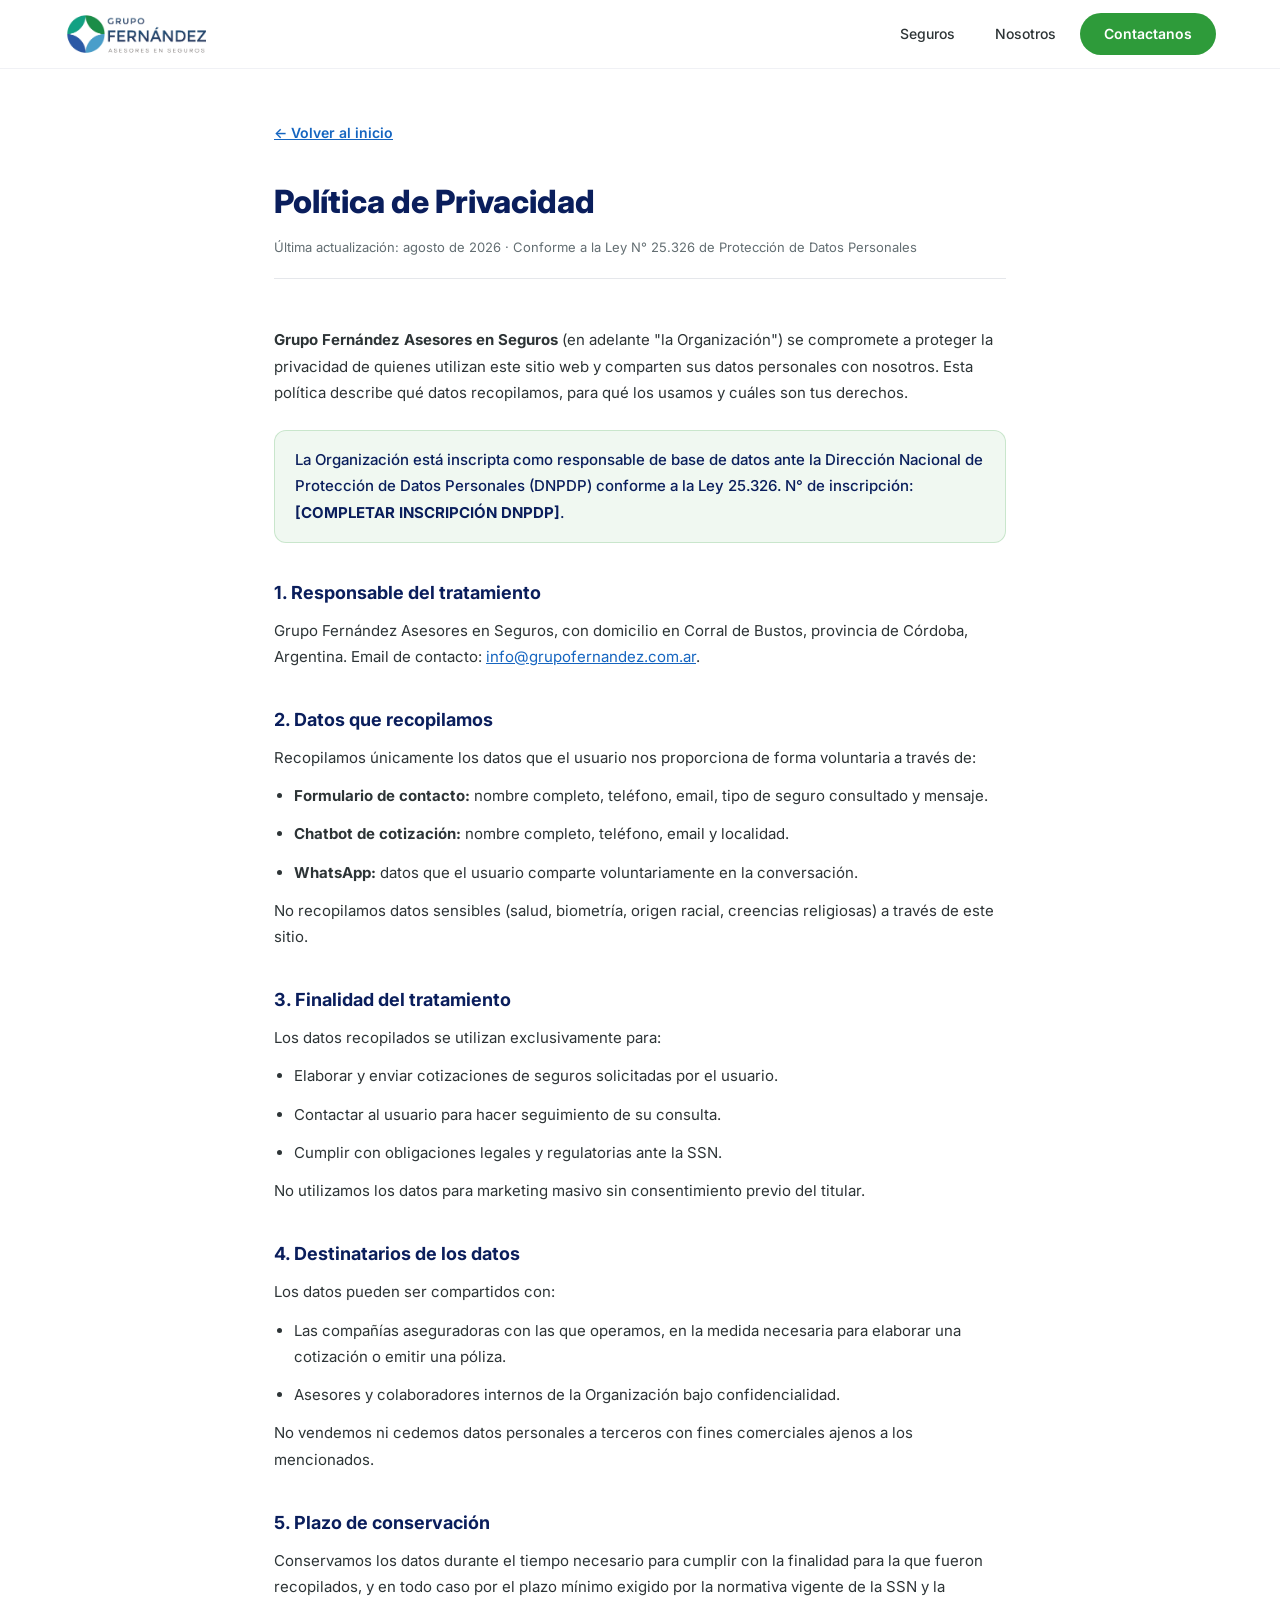
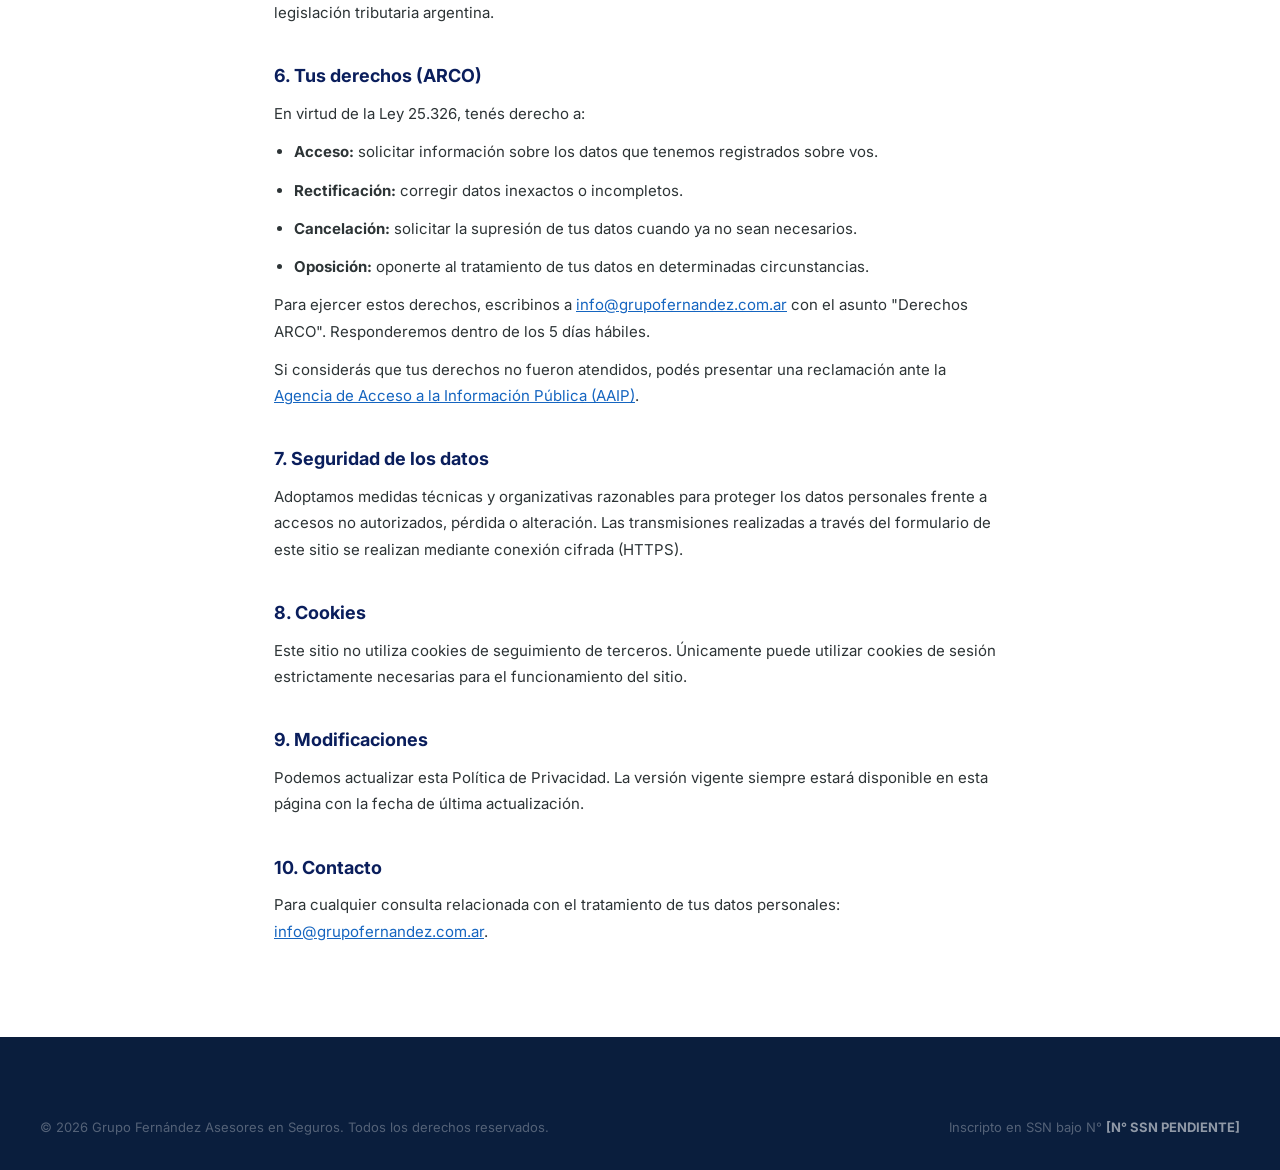
==== privacidad.html @ fba25970 "feat: chatbot cotización, formulario funcional, SEO, accesibilidad y legales - Chatbot paso a paso e" ====
<!DOCTYPE html>
<html lang="es">
<head>
<meta charset="UTF-8">
<meta name="viewport" content="width=device-width, initial-scale=1.0">
<title>Política de Privacidad | Grupo Fernández Asesores en Seguros</title>
<meta name="description" content="Política de privacidad y tratamiento de datos personales de Grupo Fernández Asesores en Seguros, conforme a la Ley 25.326.">
<meta name="robots" content="noindex, follow">
<link rel="preconnect" href="https://fonts.googleapis.com">
<link href="https://fonts.googleapis.com/css2?family=Inter:wght@300;400;500;600;700;800;900&display=swap" rel="stylesheet">
<link rel="stylesheet" href="style.css">
<style>
  .legal-page{max-width:780px;margin:0 auto;padding:120px 24px 80px}
  .legal-page h1{font-size:32px;font-weight:800;color:var(--navy);margin-bottom:8px}
  .legal-page .legal-meta{font-size:13px;color:var(--text-light);margin-bottom:48px;padding-bottom:20px;border-bottom:1px solid #e5e7eb}
  .legal-page h2{font-size:18px;font-weight:700;color:var(--navy);margin:36px 0 10px}
  .legal-page p,.legal-page li{font-size:15px;color:var(--text);line-height:1.75;margin-bottom:12px}
  .legal-page ul{padding-left:20px;margin-bottom:12px}
  .legal-page a{color:var(--blue);text-decoration:underline}
  .legal-back{display:inline-flex;align-items:center;gap:6px;font-size:14px;font-weight:600;color:var(--green);margin-bottom:32px}
  .legal-back:hover{color:var(--navy)}
  .highlight-box{background:rgba(46,155,58,0.07);border:1px solid rgba(46,155,58,0.2);border-radius:12px;padding:16px 20px;margin:24px 0}
  .highlight-box p{margin-bottom:0;font-weight:500;color:var(--navy)}
</style>
</head>
<body>

<nav class="nav" id="nav">
  <div class="nav-inner">
    <a href="index.html" class="nav-logo">
      <img src="src/logo.png" alt="Grupo Fernández">
    </a>
    <div class="nav-links">
      <a href="index.html#seguros">Seguros</a>
      <a href="index.html#nosotros">Nosotros</a>
      <a href="index.html#contacto" class="nav-cta">Contactanos</a>
    </div>
  </div>
</nav>

<div class="legal-page">
  <a href="index.html" class="legal-back">← Volver al inicio</a>
  <h1>Política de Privacidad</h1>
  <p class="legal-meta">Última actualización: agosto de 2026 · Conforme a la Ley N° 25.326 de Protección de Datos Personales</p>

  <p><strong>Grupo Fernández Asesores en Seguros</strong> (en adelante "la Organización") se compromete a proteger la privacidad de quienes utilizan este sitio web y comparten sus datos personales con nosotros. Esta política describe qué datos recopilamos, para qué los usamos y cuáles son tus derechos.</p>

  <div class="highlight-box">
    <p>La Organización está inscripta como responsable de base de datos ante la Dirección Nacional de Protección de Datos Personales (DNPDP) conforme a la Ley 25.326. N° de inscripción: <strong>[COMPLETAR INSCRIPCIÓN DNPDP]</strong>.</p>
  </div>

  <h2>1. Responsable del tratamiento</h2>
  <p>Grupo Fernández Asesores en Seguros, con domicilio en Corral de Bustos, provincia de Córdoba, Argentina. Email de contacto: <a href="mailto:info@grupofernandez.com.ar">info@grupofernandez.com.ar</a>.</p>

  <h2>2. Datos que recopilamos</h2>
  <p>Recopilamos únicamente los datos que el usuario nos proporciona de forma voluntaria a través de:</p>
  <ul>
    <li><strong>Formulario de contacto:</strong> nombre completo, teléfono, email, tipo de seguro consultado y mensaje.</li>
    <li><strong>Chatbot de cotización:</strong> nombre completo, teléfono, email y localidad.</li>
    <li><strong>WhatsApp:</strong> datos que el usuario comparte voluntariamente en la conversación.</li>
  </ul>
  <p>No recopilamos datos sensibles (salud, biometría, origen racial, creencias religiosas) a través de este sitio.</p>

  <h2>3. Finalidad del tratamiento</h2>
  <p>Los datos recopilados se utilizan exclusivamente para:</p>
  <ul>
    <li>Elaborar y enviar cotizaciones de seguros solicitadas por el usuario.</li>
    <li>Contactar al usuario para hacer seguimiento de su consulta.</li>
    <li>Cumplir con obligaciones legales y regulatorias ante la SSN.</li>
  </ul>
  <p>No utilizamos los datos para marketing masivo sin consentimiento previo del titular.</p>

  <h2>4. Destinatarios de los datos</h2>
  <p>Los datos pueden ser compartidos con:</p>
  <ul>
    <li>Las compañías aseguradoras con las que operamos, en la medida necesaria para elaborar una cotización o emitir una póliza.</li>
    <li>Asesores y colaboradores internos de la Organización bajo confidencialidad.</li>
  </ul>
  <p>No vendemos ni cedemos datos personales a terceros con fines comerciales ajenos a los mencionados.</p>

  <h2>5. Plazo de conservación</h2>
  <p>Conservamos los datos durante el tiempo necesario para cumplir con la finalidad para la que fueron recopilados, y en todo caso por el plazo mínimo exigido por la normativa vigente de la SSN y la legislación tributaria argentina.</p>

  <h2>6. Tus derechos (ARCO)</h2>
  <p>En virtud de la Ley 25.326, tenés derecho a:</p>
  <ul>
    <li><strong>Acceso:</strong> solicitar información sobre los datos que tenemos registrados sobre vos.</li>
    <li><strong>Rectificación:</strong> corregir datos inexactos o incompletos.</li>
    <li><strong>Cancelación:</strong> solicitar la supresión de tus datos cuando ya no sean necesarios.</li>
    <li><strong>Oposición:</strong> oponerte al tratamiento de tus datos en determinadas circunstancias.</li>
  </ul>
  <p>Para ejercer estos derechos, escribinos a <a href="mailto:info@grupofernandez.com.ar">info@grupofernandez.com.ar</a> con el asunto "Derechos ARCO". Responderemos dentro de los 5 días hábiles.</p>
  <p>Si considerás que tus derechos no fueron atendidos, podés presentar una reclamación ante la <a href="https://www.argentina.gob.ar/aaip/datospersonales" target="_blank" rel="noopener noreferrer">Agencia de Acceso a la Información Pública (AAIP)</a>.</p>

  <h2>7. Seguridad de los datos</h2>
  <p>Adoptamos medidas técnicas y organizativas razonables para proteger los datos personales frente a accesos no autorizados, pérdida o alteración. Las transmisiones realizadas a través del formulario de este sitio se realizan mediante conexión cifrada (HTTPS).</p>

  <h2>8. Cookies</h2>
  <p>Este sitio no utiliza cookies de seguimiento de terceros. Únicamente puede utilizar cookies de sesión estrictamente necesarias para el funcionamiento del sitio.</p>

  <h2>9. Modificaciones</h2>
  <p>Podemos actualizar esta Política de Privacidad. La versión vigente siempre estará disponible en esta página con la fecha de última actualización.</p>

  <h2>10. Contacto</h2>
  <p>Para cualquier consulta relacionada con el tratamiento de tus datos personales: <a href="mailto:info@grupofernandez.com.ar">info@grupofernandez.com.ar</a>.</p>
</div>

<footer class="footer">
  <div class="footer-inner">
    <div class="footer-bottom" style="border-top:none;padding-top:0">
      <span>© 2026 Grupo Fernández Asesores en Seguros. Todos los derechos reservados.</span>
      <span>Inscripto en SSN bajo N° <strong style="color:rgba(255,255,255,0.55)">[N° SSN PENDIENTE]</strong></span>
    </div>
  </div>
</footer>

<script>
window.addEventListener('scroll',()=>{
  document.getElementById('nav').classList.toggle('scrolled',window.scrollY>50);
});
</script>
</body>
</html>
---- style.css ----
/* === RESET & BASE === */
*,*::before,*::after{box-sizing:border-box;margin:0;padding:0}
html{scroll-behavior:smooth;font-size:16px}
body{font-family:'Inter',sans-serif;color:#1a1a2e;line-height:1.6;overflow-x:hidden}
img{max-width:100%;height:auto}
a{text-decoration:none;color:inherit}

/* === BRAND COLORS === */
:root{
  --navy:#0A1E5C;
  --blue:#1565C0;
  --blue-light:#4A90D9;
  --celeste:#6DB9E8;
  --green:#2E9B3A;
  --green-light:#5BC45F;
  --gold:#D4A843;
  --gray:#6B7280;
  --gray-light:#F3F4F6;
  --white:#FFFFFF;
  --dark:#0A1E3D;
  --text:#2D3436;
  --text-light:#636E72;
  --shadow:0 4px 24px rgba(10,30,92,0.08);
  --shadow-lg:0 12px 48px rgba(10,30,92,0.12);
  --radius:12px;
  --transition:all 0.3s cubic-bezier(0.4,0,0.2,1);
}

/* === NAVIGATION === */
.nav{position:fixed;top:0;left:0;right:0;z-index:1000;background:rgba(255,255,255,0.97);backdrop-filter:blur(12px);border-bottom:1px solid rgba(10,30,92,0.06);transition:var(--transition)}
.nav.scrolled{box-shadow:var(--shadow)}
.nav-inner{max-width:1200px;margin:0 auto;display:flex;align-items:center;justify-content:space-between;padding:12px 24px}
.nav-logo{display:flex;align-items:center;gap:12px}
.nav-logo img{height:44px;width:auto}
.nav-links{display:flex;gap:8px;align-items:center}
.nav-links a{padding:8px 16px;font-size:14px;font-weight:500;color:var(--text);border-radius:8px;transition:var(--transition)}
.nav-links a:hover{color:var(--blue);background:rgba(21,101,192,0.06)}
.nav-cta{background:var(--green)!important;color:var(--white)!important;font-weight:600!important;padding:10px 24px!important;border-radius:24px!important}
.nav-cta:hover{background:var(--navy)!important;transform:translateY(-1px)}
.nav-menu-btn{display:none;background:none;border:none;cursor:pointer;padding:8px}
.nav-menu-btn span{display:block;width:24px;height:2px;background:var(--navy);margin:5px 0;transition:var(--transition)}

/* === HERO === */
.hero{min-height:100vh;display:flex;align-items:center;position:relative;overflow:hidden;background:linear-gradient(135deg,var(--dark) 0%,var(--navy) 40%,#1B3A6C 70%,var(--blue) 90%)}
.hero-bg{position:absolute;inset:0;background-image:url('hero-bg.jpg');background-size:cover;background-position:center;opacity:1;z-index:0}
.hero::after{content:'';position:absolute;inset:0;background:linear-gradient(to bottom,rgba(10,30,61,0.85) 0%,rgba(10,30,92,0.80) 100%);z-index:1}
.hero-inner{max-width:900px;margin:0 auto;padding:140px 24px 100px;text-align:center;position:relative;z-index:2}
.hero-inner h1{font-size:62px;font-weight:800;color:var(--white);line-height:1.1;margin-bottom:24px}
.hero-inner h1 em{font-style:normal;color:var(--green-light)}
.hero-inner > p{font-size:20px;color:rgba(255,255,255,0.75);margin-bottom:56px;line-height:1.7;max-width:580px;margin-left:auto;margin-right:auto}
.hero-stats{display:flex;gap:0;margin-bottom:52px;background:rgba(255,255,255,0.05);border:1px solid rgba(255,255,255,0.1);border-radius:20px;overflow:hidden;backdrop-filter:blur(12px)}
.hero-stat{flex:1;text-align:center;padding:32px 24px;border-right:1px solid rgba(255,255,255,0.08)}
.hero-stat:last-child{border-right:none}
.hero-stat .num{font-size:56px;font-weight:800;color:var(--green-light);line-height:1;letter-spacing:-1px}
.hero-stat .label{font-size:11px;color:rgba(255,255,255,0.5);text-transform:uppercase;letter-spacing:2px;margin-top:8px}
.hero-buttons{display:flex;gap:16px;flex-wrap:wrap;justify-content:center}
.btn{display:inline-flex;align-items:center;gap:8px;padding:14px 32px;border-radius:28px;font-size:15px;font-weight:600;transition:var(--transition);cursor:pointer;border:none}
.btn-primary{background:var(--green);color:var(--white)}
.btn-primary:hover{background:#258030;transform:translateY(-2px);box-shadow:0 8px 24px rgba(46,155,58,0.3)}
.btn-secondary{background:transparent;color:var(--white);border:2px solid rgba(255,255,255,0.3)}
.btn-secondary:hover{border-color:var(--white);background:rgba(255,255,255,0.08)}

/* === SECTIONS === */
section{padding:100px 24px}
.section-inner{max-width:1200px;margin:0 auto}
.section-tag{display:inline-flex;align-items:center;gap:6px;font-size:12px;font-weight:700;text-transform:uppercase;letter-spacing:2px;color:var(--green);margin-bottom:12px;padding:6px 16px;background:rgba(46,155,58,0.08);border-radius:20px}
.section-title{font-size:40px;font-weight:800;color:var(--navy);margin-bottom:16px;line-height:1.2}
.section-subtitle{font-size:18px;color:var(--text-light);max-width:640px;margin-bottom:48px;line-height:1.7}

/* === SEGUROS / SEGMENTOS === */
.seguros{background:linear-gradient(160deg,#eef2ff 0%,#f3f4f6 50%,#eef4ff 100%)}
.seguros .section-inner{text-align:center}
.seguros .section-subtitle{margin-left:auto;margin-right:auto}
.seguros-grid{display:grid;grid-template-columns:repeat(4,1fr);gap:24px}
.seguro-card{background:rgba(255,255,255,0.5);backdrop-filter:blur(18px);-webkit-backdrop-filter:blur(18px);border:1px solid rgba(255,255,255,0.75);border-top:4px solid transparent;border-radius:var(--radius);padding:24px 20px 20px;box-shadow:0 4px 24px rgba(10,30,92,0.10),inset 0 1px 0 rgba(255,255,255,0.9);transition:var(--transition);position:relative;overflow:hidden;text-align:center}
.seguro-card:hover{transform:translateY(-4px);background:rgba(255,255,255,0.68);box-shadow:0 12px 40px rgba(10,30,92,0.14),inset 0 1px 0 rgba(255,255,255,0.95)}
.seguro-card:nth-child(1){border-top-color:var(--navy)}
.seguro-card:nth-child(2){border-top-color:var(--blue)}
.seguro-card:nth-child(3){border-top-color:var(--blue-light)}
.seguro-card:nth-child(4){border-top-color:var(--celeste)}
.seguro-icon{width:56px;height:56px;border-radius:14px;display:flex;align-items:center;justify-content:center;margin:0 auto 12px;box-shadow:0 4px 16px rgba(10,30,92,0.22)}
.seguro-card:nth-child(1) .seguro-icon{background:linear-gradient(135deg,var(--navy),var(--blue))}
.seguro-card:nth-child(2) .seguro-icon{background:linear-gradient(135deg,var(--blue),var(--blue-light))}
.seguro-card:nth-child(3) .seguro-icon{background:linear-gradient(135deg,var(--navy),var(--blue-light))}
.seguro-card:nth-child(4) .seguro-icon{background:linear-gradient(135deg,var(--blue),var(--celeste))}
.seguro-card h3{font-size:17px;font-weight:700;color:var(--navy);margin-bottom:6px}
.seguro-card p{font-size:13px;color:var(--text-light);margin-bottom:12px;line-height:1.55}
.seguro-products{display:flex;flex-wrap:wrap;gap:5px;margin-bottom:14px;justify-content:center}
.seguro-products span{font-size:11px;padding:4px 10px;background:rgba(21,101,192,0.07);border-radius:12px;color:var(--blue);font-weight:500}
.seguro-card::before{content:attr(data-num);position:absolute;top:-4px;right:14px;font-size:88px;font-weight:900;line-height:1;color:rgba(10,30,92,0.05);pointer-events:none;user-select:none;z-index:0}
.seguro-card .btn-link{font-size:12px;font-weight:600;color:var(--green);display:inline-flex;align-items:center;justify-content:center;gap:4px;border:1.5px solid rgba(46,155,58,0.35);border-radius:20px;padding:6px 16px;transition:var(--transition)}
.seguro-card .btn-link:hover{background:var(--green);color:white;border-color:var(--green);gap:6px}

/* === QUIENES SOMOS === */
#nosotros{background:linear-gradient(160deg,#fafbff 0%,#f7f9ff 60%,#fafafa 100%);padding:0 0 100px}
.nosotros-header{text-align:center;padding:80px 24px 0;max-width:680px;margin:0 auto 40px}
.nosotros-text{text-align:center;max-width:680px;margin:0 auto 56px;padding:0 24px}
.nosotros-text .about-text{font-size:16px;color:var(--text);line-height:1.8;margin-bottom:20px}
.about-callout{background:rgba(46,155,58,0.07);border:1px solid rgba(46,155,58,0.18);border-radius:var(--radius);padding:14px 24px;font-size:16px;font-weight:600;color:var(--navy);line-height:1.5;text-align:center}
.nosotros-stats-bar{background:linear-gradient(135deg,var(--dark) 0%,var(--navy) 100%);padding:48px 24px;margin-bottom:56px}
.nosotros-stats{max-width:1200px;margin:0 auto;display:flex;align-items:center}
.nosotros-stat{flex:1;text-align:center;padding:16px;border-right:1px solid rgba(255,255,255,0.08)}
.nosotros-stat:last-child{border-right:none}
.nosotros-stat .num{font-size:52px;font-weight:800;color:var(--green-light);line-height:1;letter-spacing:-1px}
.nosotros-stat .label{font-size:11px;color:rgba(255,255,255,0.5);text-transform:uppercase;letter-spacing:2px;margin-top:8px}
.timeline-bar{display:flex;align-items:flex-start;max-width:600px;margin:40px auto 0;position:relative}
.timeline-bar::before{content:'';position:absolute;top:7px;left:10%;right:10%;height:2px;background:linear-gradient(to right,rgba(255,255,255,0.2),rgba(255,255,255,0.35),rgba(91,196,95,0.5));z-index:0}
.timeline-bar div{flex:1;text-align:center;padding:0 8px;position:relative;z-index:1}
.timeline-bar div::before{content:'';display:block;width:16px;height:16px;border-radius:50%;margin:0 auto 10px}
.timeline-bar div:nth-child(1)::before{background:var(--navy);border:2px solid rgba(255,255,255,0.4)}
.timeline-bar div:nth-child(2)::before{background:var(--blue);border:2px solid var(--blue-light)}
.timeline-bar div:nth-child(3)::before{background:var(--green);border:2px solid var(--green-light)}
.timeline-year{display:block;font-size:14px;font-weight:800;color:var(--white);margin-bottom:2px}
.timeline-label{display:block;font-size:10px;color:rgba(255,255,255,0.5);letter-spacing:0.5px}
.nosotros-img{max-width:960px;margin:0 auto 56px;padding:0 24px}
.nosotros-img img{width:100%;border-radius:var(--radius);box-shadow:var(--shadow-lg);display:block;object-fit:cover;max-height:340px}
.nosotros-values{max-width:1200px;margin:0 auto;display:grid;grid-template-columns:repeat(4,1fr);gap:20px;padding:0 24px}
.nosotros-value-card{background:rgba(255,255,255,0.6);backdrop-filter:blur(12px);-webkit-backdrop-filter:blur(12px);border:1px solid rgba(255,255,255,0.8);border-radius:var(--radius);padding:28px 20px;text-align:center;box-shadow:var(--shadow);transition:var(--transition)}
.nosotros-value-card:hover{transform:translateY(-4px);box-shadow:var(--shadow-lg)}
.about-value-icon{width:52px;height:52px;border-radius:14px;display:flex;align-items:center;justify-content:center;margin:0 auto 14px}
.nosotros-value-card:nth-child(1) .about-value-icon{background:linear-gradient(135deg,var(--navy),var(--blue))}
.nosotros-value-card:nth-child(2) .about-value-icon{background:linear-gradient(135deg,var(--blue),var(--blue-light))}
.nosotros-value-card:nth-child(3) .about-value-icon{background:linear-gradient(135deg,var(--navy),var(--blue-light))}
.nosotros-value-card:nth-child(4) .about-value-icon{background:linear-gradient(135deg,var(--blue),var(--celeste))}
.nosotros-value-card h4{font-size:15px;font-weight:700;color:var(--navy);margin-bottom:4px}
.nosotros-value-card p{font-size:13px;color:var(--text-light)}

/* === AUDITORIA === */
.auditoria{background:linear-gradient(135deg,var(--navy) 0%,#1B3A6C 100%);color:var(--white)}
.auditoria-header{text-align:center}
.auditoria-header .section-subtitle{margin-left:auto;margin-right:auto}
.auditoria .section-tag{color:var(--green-light);background:rgba(91,196,95,0.12)}
.auditoria .section-title{color:var(--white)}
.auditoria .section-subtitle{color:rgba(255,255,255,0.7)}
.auditoria-grid{display:grid;grid-template-columns:1fr 1fr;gap:48px;align-items:start}
.auditoria-steps{display:flex;flex-direction:column;gap:20px}
.audit-step{display:flex;gap:16px;padding:20px;background:rgba(255,255,255,0.06);border-radius:var(--radius);border:1px solid rgba(255,255,255,0.08);transition:var(--transition)}
.audit-step:hover{background:rgba(255,255,255,0.1);border-color:rgba(255,255,255,0.15)}
.audit-step-num{width:44px;height:44px;border-radius:12px;background:var(--green);display:flex;align-items:center;justify-content:center;font-size:18px;font-weight:800;flex-shrink:0}
.audit-step h4{font-size:16px;font-weight:700;margin-bottom:4px}
.audit-step p{font-size:13px;color:rgba(255,255,255,0.6);line-height:1.5}
.auditoria-cta{background:rgba(255,255,255,0.06);backdrop-filter:blur(20px);border:1px solid rgba(255,255,255,0.1);border-radius:20px;padding:40px;text-align:center}
.auditoria-cta .price{font-size:48px;font-weight:800;color:var(--green-light);line-height:1;margin:16px 0 4px}
.auditoria-cta .price-label{font-size:14px;color:rgba(255,255,255,0.5);margin-bottom:24px}
.auditoria-cta .features{list-style:none;text-align:left;margin-bottom:32px}
.auditoria-cta .features li{padding:10px 0;border-bottom:1px solid rgba(255,255,255,0.06);font-size:14px;color:rgba(255,255,255,0.8);display:flex;align-items:center;gap:10px}
.auditoria-cta .features li::before{content:'✓';color:var(--green-light);font-weight:700}

/* === PAS === */
.pas{background:var(--gray-light)}
.pas-header{text-align:center;margin-bottom:48px}
.pas-header .section-subtitle{margin-left:auto;margin-right:auto}
.pas-grid{display:grid;grid-template-columns:1fr 1fr;gap:48px;align-items:center}
.pas-benefits{display:flex;flex-direction:column;gap:16px}
.pas-benefit{display:flex;gap:16px;align-items:start;padding:20px;background:var(--white);border-radius:var(--radius);box-shadow:var(--shadow);transition:var(--transition)}
.pas-benefit:hover{transform:translateX(4px);box-shadow:var(--shadow-lg)}
.pas-benefit-icon{width:48px;height:48px;border-radius:12px;display:flex;align-items:center;justify-content:center;flex-shrink:0}
.pas-benefit:nth-child(1) .pas-benefit-icon{background:linear-gradient(135deg,var(--navy),var(--blue))}
.pas-benefit:nth-child(2) .pas-benefit-icon{background:linear-gradient(135deg,var(--blue),var(--blue-light))}
.pas-benefit:nth-child(3) .pas-benefit-icon{background:linear-gradient(135deg,var(--navy),var(--blue-light))}
.pas-benefit:nth-child(4) .pas-benefit-icon{background:linear-gradient(135deg,var(--blue),var(--celeste))}
.pas-benefit:nth-child(5) .pas-benefit-icon{background:linear-gradient(135deg,var(--navy),var(--blue))}
.pas-benefit h4{font-size:15px;font-weight:700;color:var(--navy);margin-bottom:4px}
.pas-benefit p{font-size:13px;color:var(--text-light);line-height:1.5}
.pas-cta-card{background:linear-gradient(135deg,var(--dark) 0%,var(--navy) 100%);border-radius:20px;box-shadow:var(--shadow-lg);padding:48px;text-align:center}
.pas-cta-card h3{font-size:24px;font-weight:800;color:var(--white);margin-bottom:12px}
.pas-cta-card>p{font-size:15px;color:rgba(255,255,255,0.65);margin-bottom:32px;line-height:1.7}
.pas-cta-note{font-size:12px;color:rgba(255,255,255,0.4);margin-top:16px}

/* === BLOG === */
.blog-grid{display:grid;grid-template-columns:repeat(3,1fr);gap:24px}
.blog-card{background:var(--white);border-radius:var(--radius);overflow:hidden;box-shadow:var(--shadow);transition:var(--transition)}
.blog-card:hover{transform:translateY(-4px);box-shadow:var(--shadow-lg)}
.blog-card-img{height:200px;display:flex;align-items:center;justify-content:center;font-size:48px}
.blog-card:nth-child(1) .blog-card-img{background:linear-gradient(135deg,rgba(21,101,192,0.08),rgba(109,185,232,0.15))}
.blog-card:nth-child(2) .blog-card-img{background:linear-gradient(135deg,rgba(46,155,58,0.08),rgba(91,196,95,0.15))}
.blog-card:nth-child(3) .blog-card-img{background:linear-gradient(135deg,rgba(212,168,67,0.08),rgba(212,168,67,0.15))}
.blog-card-body{padding:24px}
.blog-card-tag{font-size:11px;font-weight:600;text-transform:uppercase;letter-spacing:1px;color:var(--green);margin-bottom:8px}
.blog-card-body h3{font-size:17px;font-weight:700;color:var(--navy);margin-bottom:8px;line-height:1.4}
.blog-card-body p{font-size:13px;color:var(--text-light);line-height:1.6;margin-bottom:16px}
.blog-card-body .read-more{font-size:13px;font-weight:600;color:var(--blue);display:flex;align-items:center;gap:4px}

/* === CONTACTO === */
.contacto{background:linear-gradient(160deg,#ffffff 0%,#eef4ff 60%,#f5f8ff 100%)}
.contacto-header{text-align:center;margin-bottom:56px}
.contacto-header .section-subtitle{margin-left:auto;margin-right:auto}
.contacto-grid{display:grid;grid-template-columns:1fr 1fr;gap:48px}
.contacto-trust{display:flex;gap:8px;flex-wrap:wrap;margin-bottom:32px}
.trust-badge{display:inline-flex;align-items:center;gap:6px;font-size:11px;font-weight:600;color:var(--navy);background:rgba(21,101,192,0.07);border:1px solid rgba(21,101,192,0.15);border-radius:20px;padding:6px 12px}
.contacto-item{display:flex;gap:16px;align-items:start;margin-bottom:24px}
.contacto-item-icon{width:48px;height:48px;border-radius:12px;background:linear-gradient(135deg,var(--navy),var(--blue));display:flex;align-items:center;justify-content:center;flex-shrink:0}
.contacto-item h4{font-size:15px;font-weight:600;color:var(--navy);margin-bottom:2px}
.contacto-item p{font-size:14px;color:var(--text-light);margin-top:0}
.contacto-whatsapp{display:flex;align-items:center;justify-content:center;gap:10px;width:100%;margin-top:8px;padding:14px 24px;background:linear-gradient(135deg,#25D366,#128C7E);color:white;font-weight:700;font-size:15px;border-radius:var(--radius);text-decoration:none;transition:var(--transition);box-shadow:0 4px 16px rgba(37,211,102,0.25)}
.contacto-whatsapp:hover{transform:translateY(-2px);box-shadow:0 8px 24px rgba(37,211,102,0.4)}
.contacto-form{background:var(--white);border-radius:20px;padding:40px;box-shadow:var(--shadow-lg);border-top:4px solid var(--navy)}
.contacto-form h3{font-size:22px;font-weight:700;color:var(--navy);margin-bottom:24px}
.form-row{display:grid;grid-template-columns:1fr 1fr;gap:16px;margin-bottom:16px}
.form-group{margin-bottom:16px}
.form-group label{display:block;font-size:13px;font-weight:600;color:var(--navy);margin-bottom:6px}
.form-group input,.form-group select,.form-group textarea{width:100%;padding:12px 16px;border:2px solid #E5E7EB;border-radius:10px;font-size:14px;font-family:'Inter',sans-serif;transition:var(--transition);background:var(--white)}
.form-group input:focus,.form-group select:focus,.form-group textarea:focus{outline:none;border-color:var(--blue);box-shadow:0 0 0 3px rgba(21,101,192,0.08)}
.form-group textarea{resize:vertical;min-height:100px}
.form-submit{width:100%;padding:14px;background:var(--green);color:var(--white);border:none;border-radius:28px;font-size:16px;font-weight:700;cursor:pointer;transition:var(--transition)}
.form-submit:hover:not(:disabled){background:var(--navy);transform:translateY(-1px)}
.form-submit:disabled{opacity:0.6;cursor:not-allowed;transform:none}
.form-msg{padding:14px 18px;border-radius:12px;font-size:14px;font-weight:500;margin-bottom:16px;line-height:1.5}
.form-msg-success{background:rgba(46,155,58,0.09);border:1px solid rgba(46,155,58,0.3);color:#1a6b24}
.form-msg-error{background:rgba(220,38,38,0.07);border:1px solid rgba(220,38,38,0.25);color:#b91c1c}

/* === FOOTER === */
.footer{background:var(--dark);color:var(--white);padding:80px 24px 32px}
.footer-inner{max-width:1200px;margin:0 auto}
.footer-grid{display:grid;grid-template-columns:2fr 1fr 1fr 1fr;gap:48px;margin-bottom:48px}
.footer-brand p{font-size:14px;color:rgba(255,255,255,0.5);margin-top:16px;line-height:1.7}
.footer-col h4{font-size:13px;font-weight:700;text-transform:uppercase;letter-spacing:2px;color:rgba(255,255,255,0.4);margin-bottom:20px}
.footer-col a{display:block;font-size:14px;color:rgba(255,255,255,0.7);padding:6px 0;transition:var(--transition)}
.footer-col a:hover{color:var(--green-light);padding-left:4px}
.footer-bottom{border-top:1px solid rgba(255,255,255,0.08);padding-top:24px;display:flex;justify-content:space-between;align-items:center;font-size:13px;color:rgba(255,255,255,0.3)}

/* === WHATSAPP FAB === */
.whatsapp-fab{position:fixed;bottom:24px;right:24px;width:60px;height:60px;background:#25D366;border-radius:50%;display:flex;align-items:center;justify-content:center;box-shadow:0 4px 16px rgba(37,211,102,0.4);z-index:999;transition:var(--transition);cursor:pointer;border:none}
.whatsapp-fab:hover{transform:scale(1.1);box-shadow:0 6px 24px rgba(37,211,102,0.5)}
.whatsapp-fab svg{width:32px;height:32px;fill:white}
.whatsapp-tooltip{position:fixed;bottom:92px;right:24px;background:var(--white);color:var(--text);padding:12px 20px;border-radius:12px;box-shadow:var(--shadow-lg);font-size:14px;font-weight:500;z-index:999;opacity:0;transform:translateY(8px);transition:var(--transition);pointer-events:none}
.whatsapp-fab:hover+.whatsapp-tooltip{opacity:1;transform:translateY(0)}

/* === RESPONSIVE === */
@media(max-width:1024px){
  .seguros-grid{grid-template-columns:repeat(2,1fr)}
  .about-grid,.auditoria-grid,.pas-grid,.contacto-grid{grid-template-columns:1fr}
  .footer-grid{grid-template-columns:1fr 1fr}
  .nosotros-values{grid-template-columns:repeat(2,1fr)}
}
@media(max-width:768px){
  .nav-links{display:none;position:absolute;top:100%;left:0;right:0;background:var(--white);flex-direction:column;padding:16px;box-shadow:var(--shadow)}
  .nav-links.active{display:flex}
  .nav-menu-btn{display:block}
  .hero-inner h1{font-size:38px}
  .hero-stat .num{font-size:36px}
  .hero-stats{flex-direction:column}
  .hero-stat{border-right:none;border-bottom:1px solid rgba(255,255,255,0.08);padding:20px}
  .hero-stat:last-child{border-bottom:none}
  .section-title{font-size:32px}
  .seguros-grid{grid-template-columns:1fr}
  .blog-grid{grid-template-columns:1fr}
  .about-values{grid-template-columns:1fr}
  .form-row{grid-template-columns:1fr}
  .footer-grid{grid-template-columns:1fr}
  .about-map-stats{grid-template-columns:1fr}
  .nosotros-stats{flex-wrap:wrap}
  .nosotros-stat{flex:0 0 50%;border-right:none;border-bottom:1px solid rgba(255,255,255,0.08);padding:12px 8px}
  .nosotros-stat:nth-child(odd){border-right:1px solid rgba(255,255,255,0.08)}
  .nosotros-stat:nth-child(3),.nosotros-stat:nth-child(4){border-bottom:none}
  .nosotros-stat .num{font-size:38px}
  .nosotros-stats-bar{padding:32px 16px;margin-bottom:40px}
  .timeline-bar{margin-top:28px}
  .timeline-year{font-size:12px}
  .nosotros-values{grid-template-columns:repeat(2,1fr)}
  .nosotros-header{padding:48px 24px 0}
}

/* === ANIMATIONS === */
@keyframes fadeUp{from{opacity:0;transform:translateY(24px)}to{opacity:1;transform:translateY(0)}}
.animate{opacity:0;transform:translateY(24px);transition:opacity 0.6s ease,transform 0.6s ease}
.animate.visible{opacity:1;transform:translateY(0)}

/* === PROTO BADGE === */
.proto-badge{position:fixed;top:70px;right:16px;background:var(--gold);color:var(--white);padding:6px 14px;border-radius:6px;font-size:11px;font-weight:700;z-index:1001;letter-spacing:0.5px}

/* === CHATBOT === */
.chatbot-overlay{position:fixed;inset:0;background:rgba(10,30,92,0.45);backdrop-filter:blur(4px);z-index:9000;opacity:0;pointer-events:none;transition:var(--transition)}
.chatbot-overlay.active{opacity:1;pointer-events:all}
.chatbot-widget{position:fixed;top:50%;left:50%;transform:translate(-50%,-44%);width:min(420px,calc(100vw - 32px));height:min(580px,calc(100vh - 100px));background:var(--white);border-radius:20px;box-shadow:0 24px 80px rgba(10,30,92,0.28);z-index:9001;display:flex;flex-direction:column;opacity:0;pointer-events:none;transition:all 0.35s cubic-bezier(0.4,0,0.2,1)}
.chatbot-widget.active{opacity:1;pointer-events:all;transform:translate(-50%,-50%)}
.chatbot-header{background:linear-gradient(135deg,var(--navy) 0%,var(--blue) 100%);padding:16px 20px;border-radius:20px 20px 0 0;display:flex;align-items:center;justify-content:space-between;flex-shrink:0}
.chatbot-header-info{display:flex;align-items:center;gap:12px}
.chatbot-avatar{width:40px;height:40px;border-radius:12px;background:rgba(255,255,255,0.15);display:flex;align-items:center;justify-content:center;font-weight:800;font-size:12px;color:white;letter-spacing:0.5px;flex-shrink:0}
.chatbot-name{font-size:14px;font-weight:700;color:white;line-height:1.2}
.chatbot-status{font-size:11px;color:var(--green-light);font-weight:500;margin-top:2px}
.chatbot-close{background:rgba(255,255,255,0.12);border:none;color:white;width:32px;height:32px;border-radius:8px;cursor:pointer;font-size:15px;display:flex;align-items:center;justify-content:center;transition:var(--transition);flex-shrink:0}
.chatbot-close:hover{background:rgba(255,255,255,0.25)}
.chatbot-messages{flex:1;overflow-y:auto;padding:20px 16px;display:flex;flex-direction:column;gap:10px;background:#f5f7fc;scroll-behavior:smooth}
.chatbot-messages::-webkit-scrollbar{width:4px}
.chatbot-messages::-webkit-scrollbar-thumb{background:rgba(10,30,92,0.15);border-radius:4px}
.chat-bubble{max-width:82%;padding:10px 14px;border-radius:18px;font-size:14px;line-height:1.55;animation:bubbleIn 0.22s ease;word-break:break-word}
@keyframes bubbleIn{from{opacity:0;transform:translateY(10px)}to{opacity:1;transform:translateY(0)}}
.chat-bubble-bot{background:white;color:var(--text);border-radius:4px 18px 18px 18px;align-self:flex-start;box-shadow:0 2px 10px rgba(10,30,92,0.09)}
.chat-bubble-user{background:linear-gradient(135deg,var(--blue),var(--navy));color:white;border-radius:18px 18px 4px 18px;align-self:flex-end}
.chat-typing{display:flex;gap:5px;align-items:center;padding:12px 16px;background:white;border-radius:4px 18px 18px 18px;align-self:flex-start;box-shadow:0 2px 10px rgba(10,30,92,0.09);animation:bubbleIn 0.22s ease}
.chat-typing span{width:7px;height:7px;border-radius:50%;background:var(--blue-light);display:block;animation:typingDot 1.1s infinite ease-in-out}
.chat-typing span:nth-child(2){animation-delay:0.18s}
.chat-typing span:nth-child(3){animation-delay:0.36s}
@keyframes typingDot{0%,60%,100%{transform:translateY(0);opacity:0.4}30%{transform:translateY(-6px);opacity:1}}
.chat-actions{display:flex;flex-direction:column;gap:8px;align-self:stretch;margin-top:4px;animation:bubbleIn 0.22s ease}
.chat-btn-wa{background:#25D366;color:white;border:none;padding:13px 20px;border-radius:14px;font-size:14px;font-weight:600;cursor:pointer;transition:var(--transition);display:flex;align-items:center;justify-content:center;gap:8px}
.chat-btn-wa:hover{background:#1ebe5a;transform:translateY(-1px);box-shadow:0 6px 20px rgba(37,211,102,0.35)}
.chat-btn-close{background:transparent;color:var(--gray);border:1.5px solid #e5e7eb;padding:10px 20px;border-radius:14px;font-size:13px;font-weight:500;cursor:pointer;transition:var(--transition)}
.chat-btn-close:hover{border-color:var(--navy);color:var(--navy)}
.chatbot-input-area{display:flex;gap:8px;padding:12px 14px;border-top:1px solid #eef0f6;background:white;border-radius:0 0 20px 20px;flex-shrink:0}
#chatbotInput{flex:1;border:1.5px solid #e5e7eb;border-radius:12px;padding:10px 14px;font-size:14px;font-family:'Inter',sans-serif;outline:none;transition:var(--transition);color:var(--text);background:#fafbff}
#chatbotInput:focus{border-color:var(--blue);box-shadow:0 0 0 3px rgba(21,101,192,0.1);background:white}
#chatbotInput::placeholder{color:#b0b7c3}
.chatbot-send{width:42px;height:42px;border-radius:12px;background:linear-gradient(135deg,var(--blue),var(--navy));border:none;cursor:pointer;display:flex;align-items:center;justify-content:center;transition:var(--transition);flex-shrink:0}
.chatbot-send:hover{transform:scale(1.07);box-shadow:0 4px 14px rgba(21,101,192,0.35)}
@media(max-width:480px){
  .chatbot-widget{width:100vw;height:100dvh;border-radius:0;top:0;left:0;transform:translate(0,8px);bottom:0}
  .chatbot-widget.active{transform:translate(0,0)}
  .chatbot-header{border-radius:0}
}
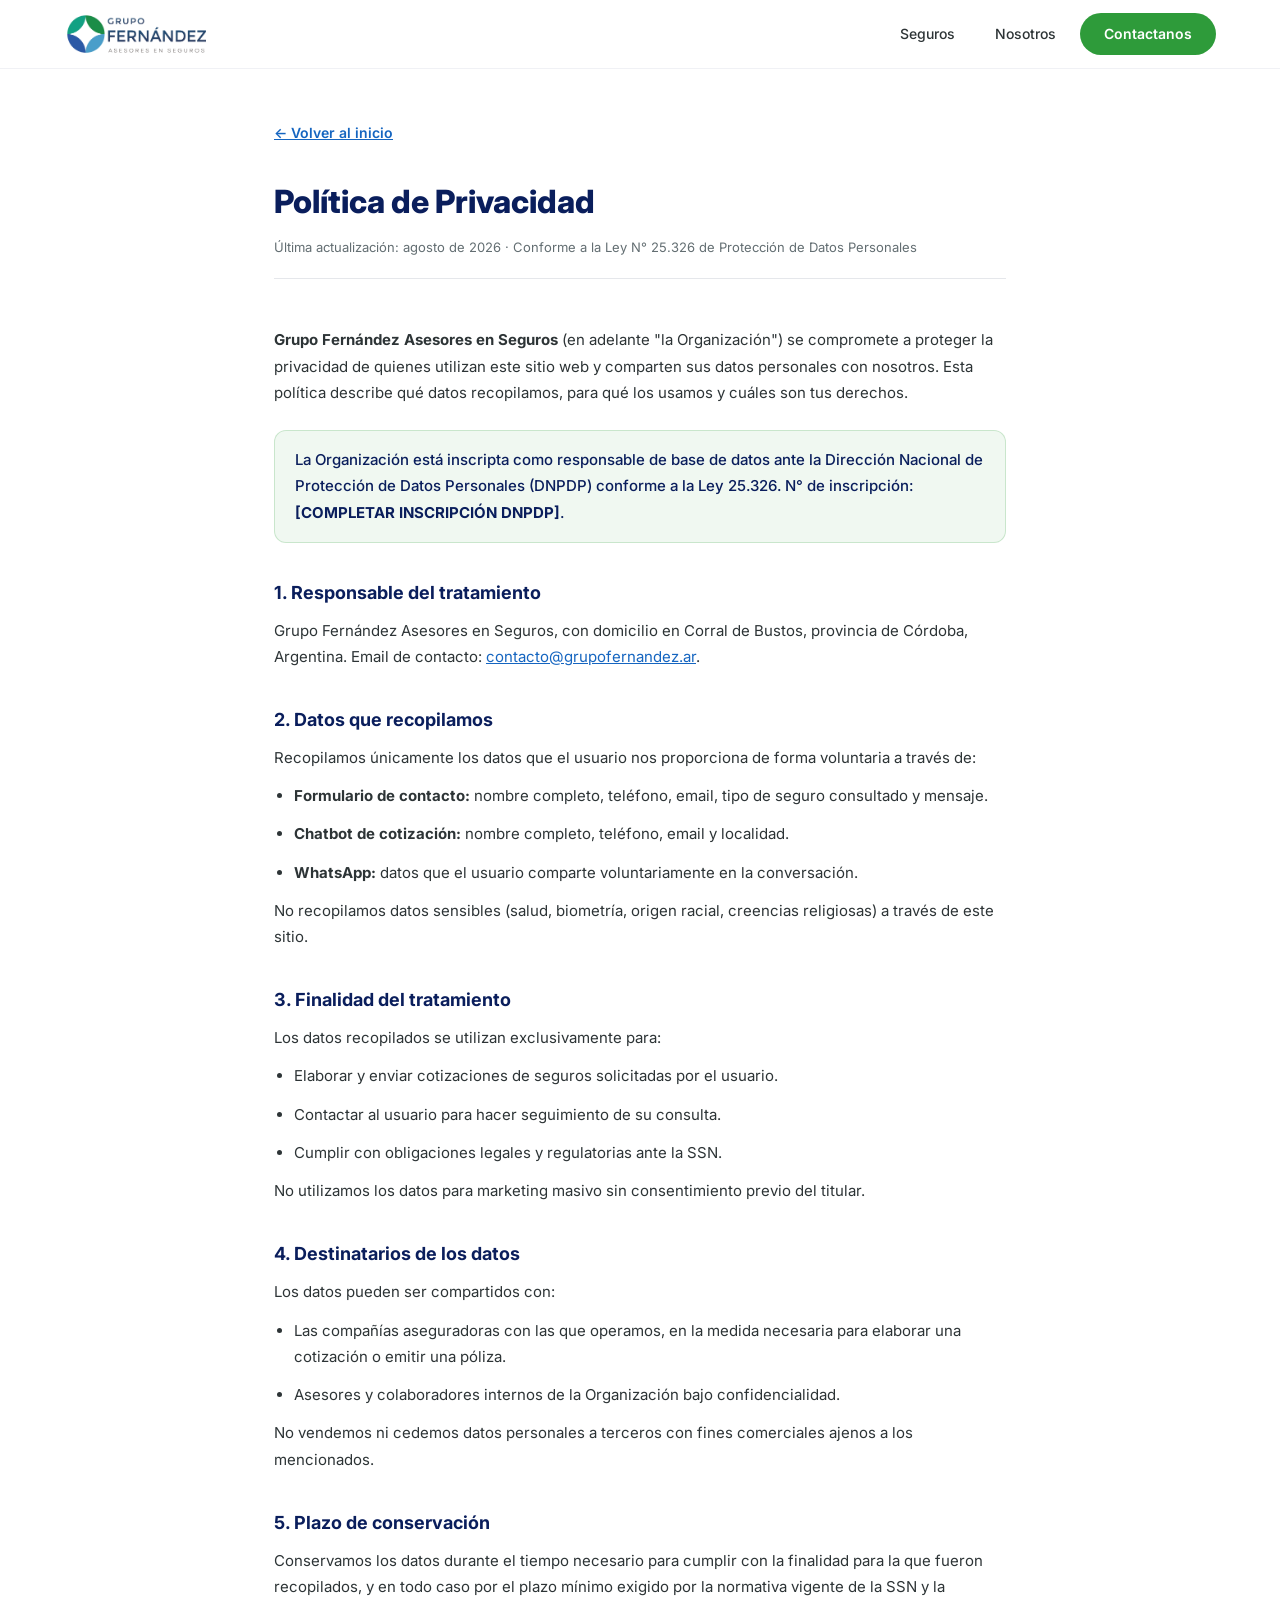
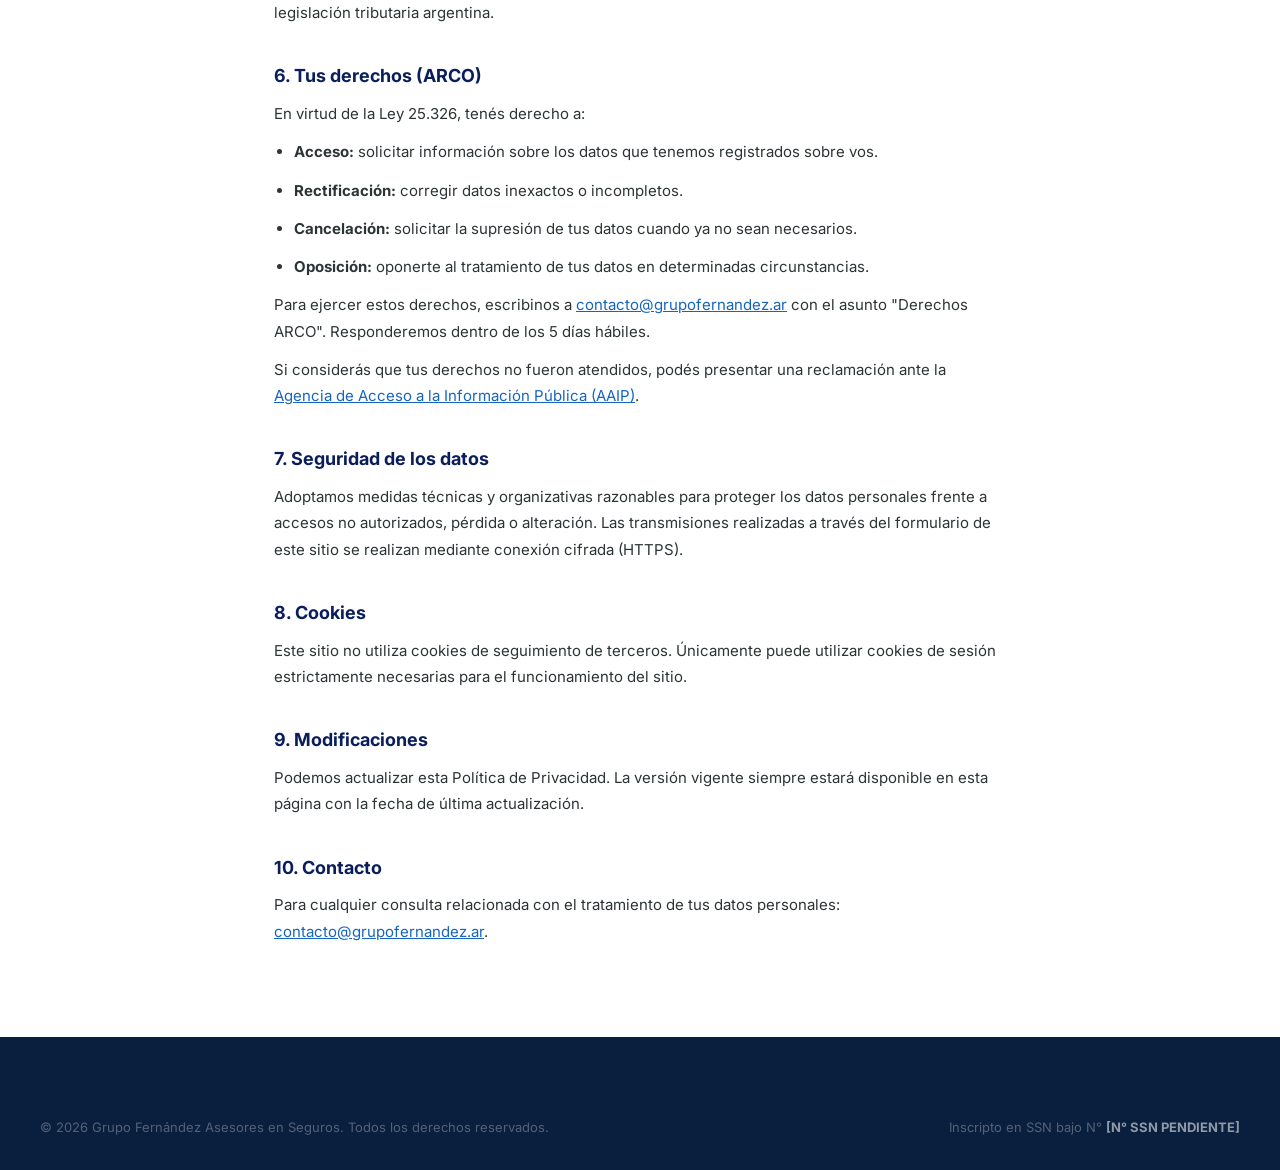
==== commit 7abff541: "fix: corrige dominio y email en robots.txt, sitemap y paginas legales Mismo fix que en index.html: g" ====
--- a/privacidad.html
+++ b/privacidad.html
@@ -50,7 +50,7 @@
   </div>
 
   <h2>1. Responsable del tratamiento</h2>
-  <p>Grupo Fernández Asesores en Seguros, con domicilio en Corral de Bustos, provincia de Córdoba, Argentina. Email de contacto: <a href="mailto:info@grupofernandez.com.ar">info@grupofernandez.com.ar</a>.</p>
+  <p>Grupo Fernández Asesores en Seguros, con domicilio en Corral de Bustos, provincia de Córdoba, Argentina. Email de contacto: <a href="mailto:contacto@grupofernandez.ar">contacto@grupofernandez.ar</a>.</p>
 
   <h2>2. Datos que recopilamos</h2>
   <p>Recopilamos únicamente los datos que el usuario nos proporciona de forma voluntaria a través de:</p>
@@ -89,7 +89,7 @@
     <li><strong>Cancelación:</strong> solicitar la supresión de tus datos cuando ya no sean necesarios.</li>
     <li><strong>Oposición:</strong> oponerte al tratamiento de tus datos en determinadas circunstancias.</li>
   </ul>
-  <p>Para ejercer estos derechos, escribinos a <a href="mailto:info@grupofernandez.com.ar">info@grupofernandez.com.ar</a> con el asunto "Derechos ARCO". Responderemos dentro de los 5 días hábiles.</p>
+  <p>Para ejercer estos derechos, escribinos a <a href="mailto:contacto@grupofernandez.ar">contacto@grupofernandez.ar</a> con el asunto "Derechos ARCO". Responderemos dentro de los 5 días hábiles.</p>
   <p>Si considerás que tus derechos no fueron atendidos, podés presentar una reclamación ante la <a href="https://www.argentina.gob.ar/aaip/datospersonales" target="_blank" rel="noopener noreferrer">Agencia de Acceso a la Información Pública (AAIP)</a>.</p>
 
   <h2>7. Seguridad de los datos</h2>
@@ -102,7 +102,7 @@
   <p>Podemos actualizar esta Política de Privacidad. La versión vigente siempre estará disponible en esta página con la fecha de última actualización.</p>
 
   <h2>10. Contacto</h2>
-  <p>Para cualquier consulta relacionada con el tratamiento de tus datos personales: <a href="mailto:info@grupofernandez.com.ar">info@grupofernandez.com.ar</a>.</p>
+  <p>Para cualquier consulta relacionada con el tratamiento de tus datos personales: <a href="mailto:contacto@grupofernandez.ar">contacto@grupofernandez.ar</a>.</p>
 </div>
 
 <footer class="footer">
--- a/style.css
+++ b/style.css
@@ -113,7 +113,17 @@
 .timeline-year{display:block;font-size:14px;font-weight:800;color:var(--white);margin-bottom:2px}
 .timeline-label{display:block;font-size:10px;color:rgba(255,255,255,0.5);letter-spacing:0.5px}
 .nosotros-img{max-width:960px;margin:0 auto 56px;padding:0 24px}
-.nosotros-img img{width:100%;border-radius:var(--radius);box-shadow:var(--shadow-lg);display:block;object-fit:cover;max-height:340px}
+.oficina-slider{position:relative;border-radius:var(--radius);box-shadow:var(--shadow-lg);overflow:hidden}
+.oficina-slider-track{display:flex;transition:transform 0.5s cubic-bezier(0.4,0,0.2,1)}
+.oficina-slider-track img{width:100%;flex:0 0 100%;display:block;object-fit:cover;height:340px}
+.oficina-slider-btn{position:absolute;top:50%;transform:translateY(-50%);width:40px;height:40px;border:none;border-radius:50%;background:rgba(10,30,92,0.55);color:var(--white);font-size:24px;line-height:1;cursor:pointer;display:flex;align-items:center;justify-content:center;transition:var(--transition);z-index:2}
+.oficina-slider-btn:hover{background:rgba(10,30,92,0.85)}
+.oficina-slider-btn.prev{left:14px}
+.oficina-slider-btn.next{right:14px}
+.oficina-slider-dots{position:absolute;left:0;right:0;bottom:14px;display:flex;justify-content:center;gap:8px;z-index:2}
+.oficina-slider-dots .dot{width:9px;height:9px;padding:0;border:none;border-radius:50%;background:rgba(255,255,255,0.55);cursor:pointer;transition:var(--transition)}
+.oficina-slider-dots .dot.active{background:var(--white);width:22px;border-radius:5px}
+@media(max-width:600px){.oficina-slider-track img{height:220px}.oficina-slider-btn{width:34px;height:34px;font-size:20px}}
 .nosotros-values{max-width:1200px;margin:0 auto;display:grid;grid-template-columns:repeat(4,1fr);gap:20px;padding:0 24px}
 .nosotros-value-card{background:rgba(255,255,255,0.6);backdrop-filter:blur(12px);-webkit-backdrop-filter:blur(12px);border:1px solid rgba(255,255,255,0.8);border-radius:var(--radius);padding:28px 20px;text-align:center;box-shadow:var(--shadow);transition:var(--transition)}
 .nosotros-value-card:hover{transform:translateY(-4px);box-shadow:var(--shadow-lg)}
@@ -140,11 +150,14 @@
 .audit-step h4{font-size:16px;font-weight:700;margin-bottom:4px}
 .audit-step p{font-size:13px;color:rgba(255,255,255,0.6);line-height:1.5}
 .auditoria-cta{background:rgba(255,255,255,0.06);backdrop-filter:blur(20px);border:1px solid rgba(255,255,255,0.1);border-radius:20px;padding:40px;text-align:center}
-.auditoria-cta .price{font-size:48px;font-weight:800;color:var(--green-light);line-height:1;margin:16px 0 4px}
-.auditoria-cta .price-label{font-size:14px;color:rgba(255,255,255,0.5);margin-bottom:24px}
-.auditoria-cta .features{list-style:none;text-align:left;margin-bottom:32px}
-.auditoria-cta .features li{padding:10px 0;border-bottom:1px solid rgba(255,255,255,0.06);font-size:14px;color:rgba(255,255,255,0.8);display:flex;align-items:center;gap:10px}
-.auditoria-cta .features li::before{content:'✓';color:var(--green-light);font-weight:700}
+.audit-report-label{font-size:12px;font-weight:700;text-transform:uppercase;letter-spacing:.05em;color:rgba(255,255,255,0.5);margin:20px 0 14px;text-align:left}
+.audit-report-grid{display:grid;grid-template-columns:1fr 1fr;gap:10px;margin-bottom:28px;text-align:left}
+.audit-report-item{display:flex;gap:10px;padding:12px;background:rgba(255,255,255,0.06);border:1px solid rgba(255,255,255,0.1);border-radius:10px;transition:var(--transition)}
+.audit-report-item:hover{background:rgba(255,255,255,0.1);border-color:rgba(255,255,255,0.15)}
+.audit-report-item .check{flex-shrink:0;width:18px;height:18px;margin-top:1px;border-radius:5px;background:var(--green);color:var(--white);font-size:11px;font-weight:800;display:flex;align-items:center;justify-content:center}
+.audit-report-item h5{font-size:13px;font-weight:700;margin-bottom:2px;color:var(--white)}
+.audit-report-item p{font-size:12px;color:rgba(255,255,255,0.55);line-height:1.4}
+@media(max-width:600px){.audit-report-grid{grid-template-columns:1fr}}
 
 /* === PAS === */
 .pas{background:var(--gray-light)}
